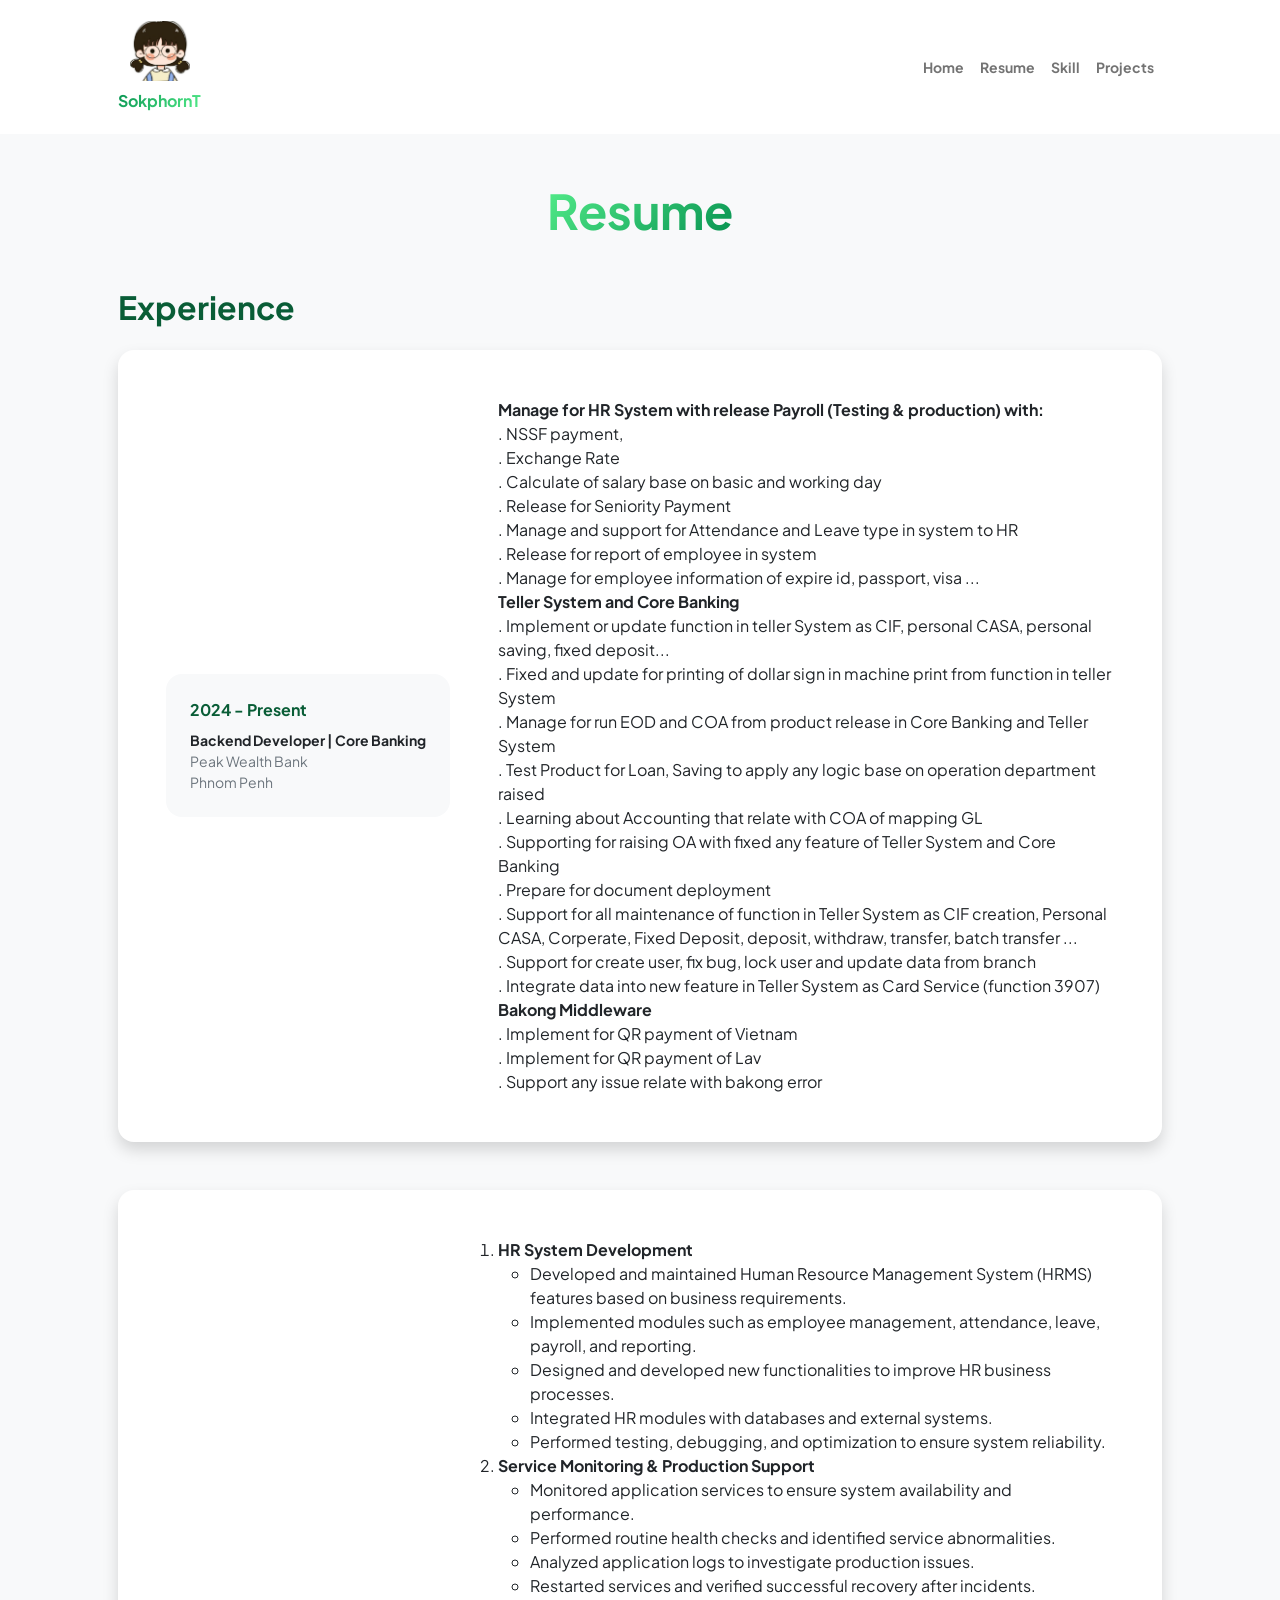
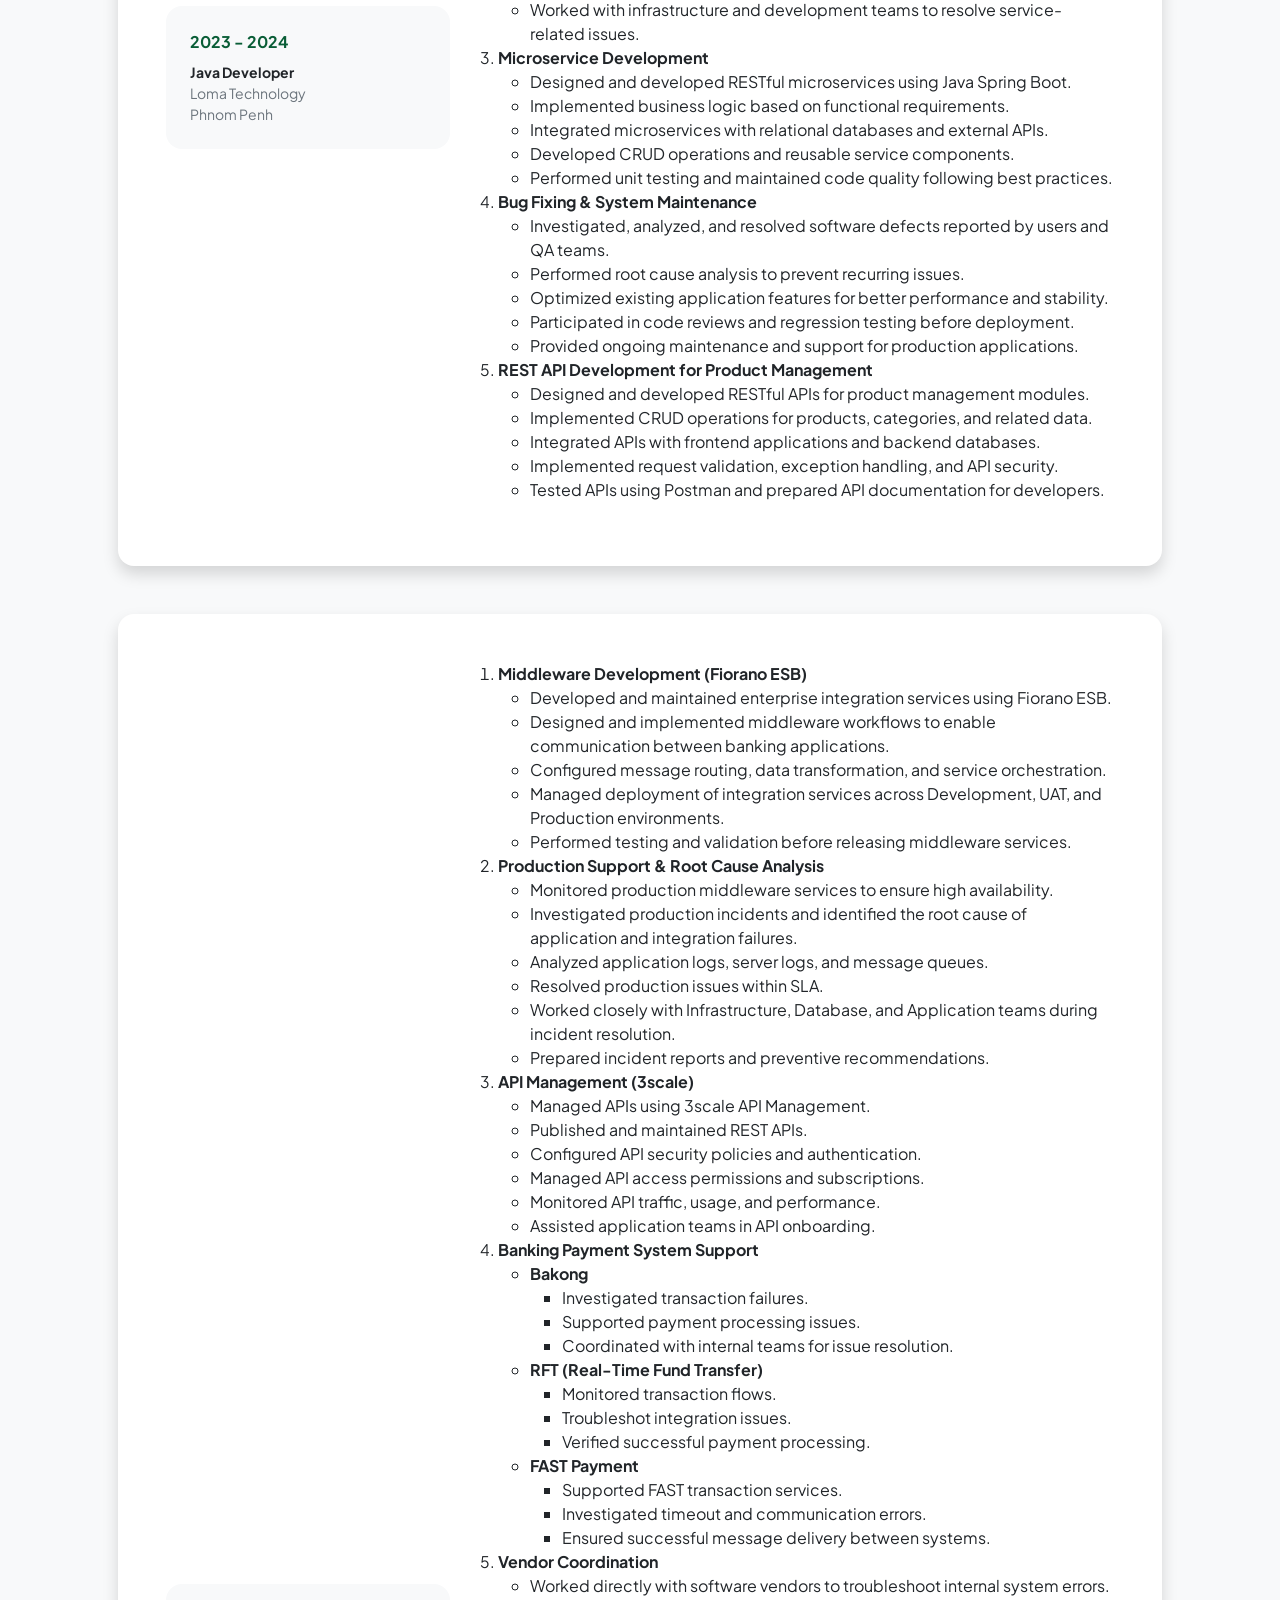
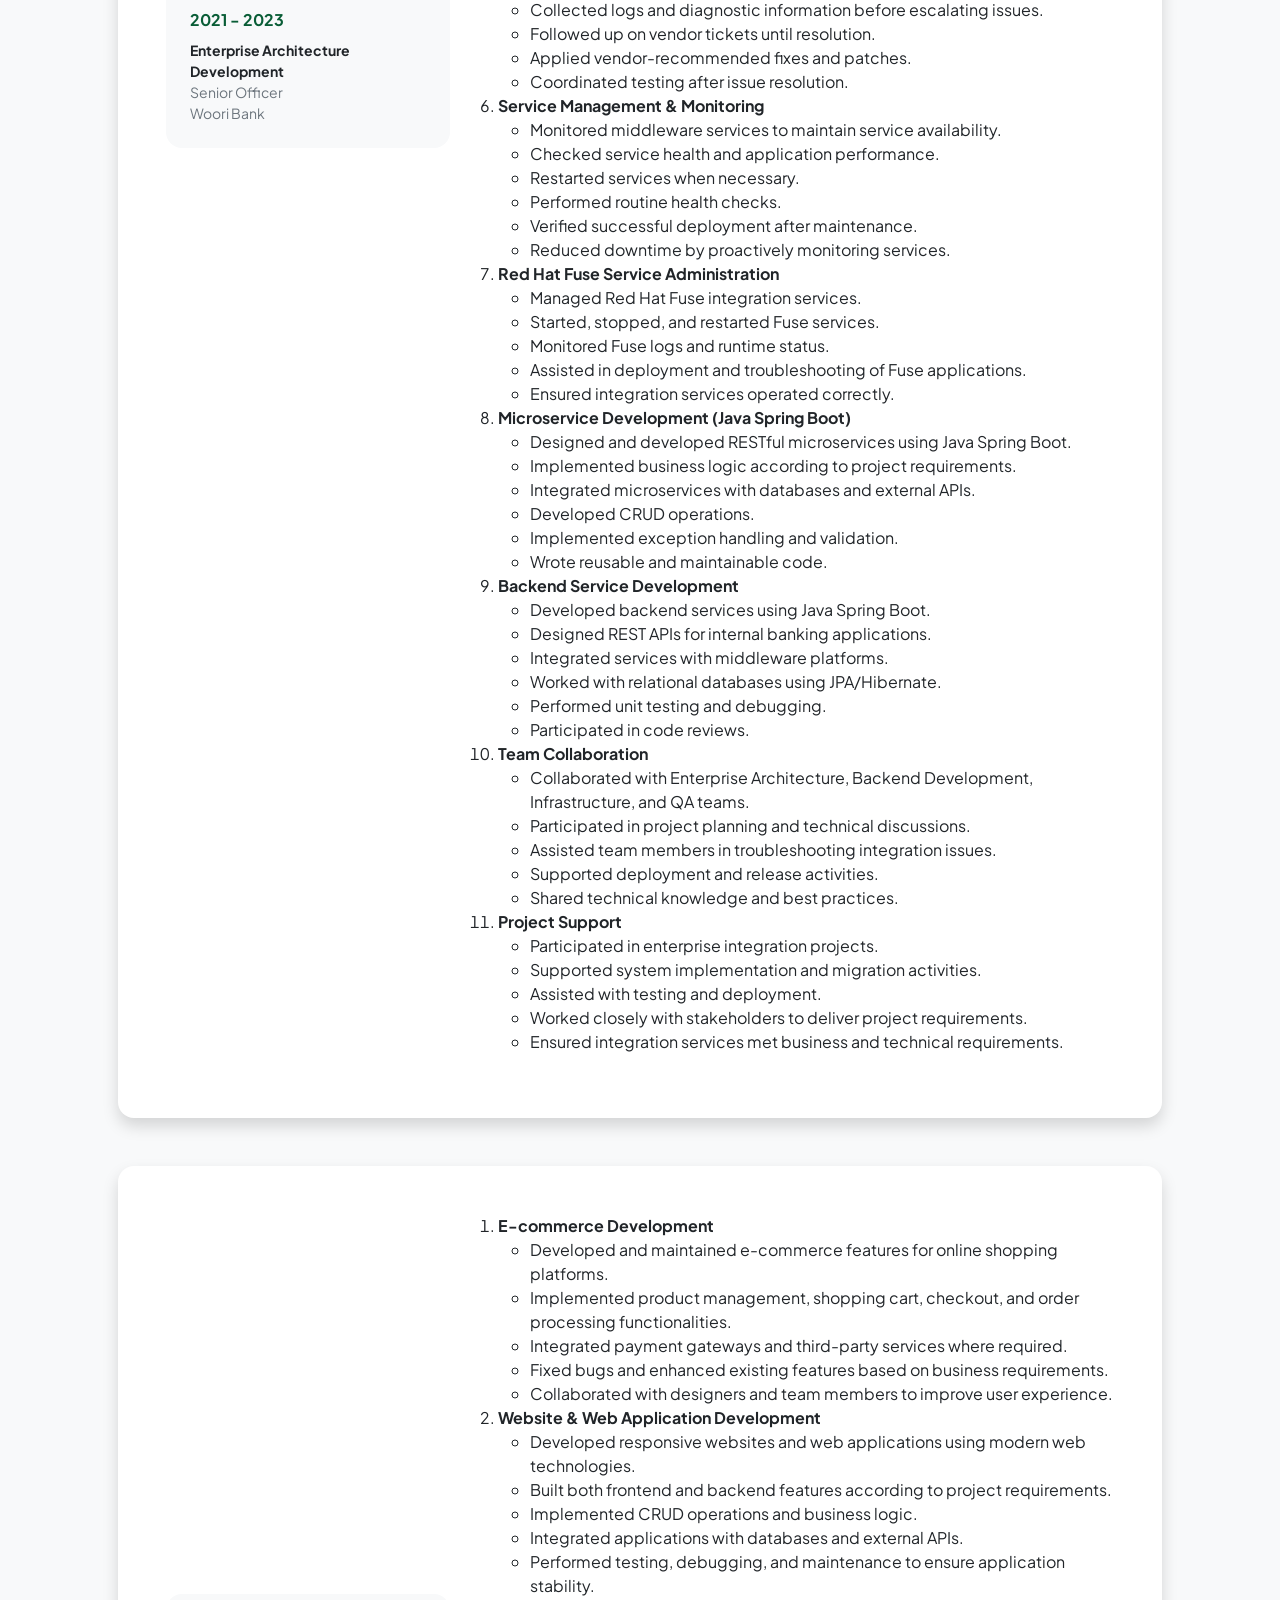
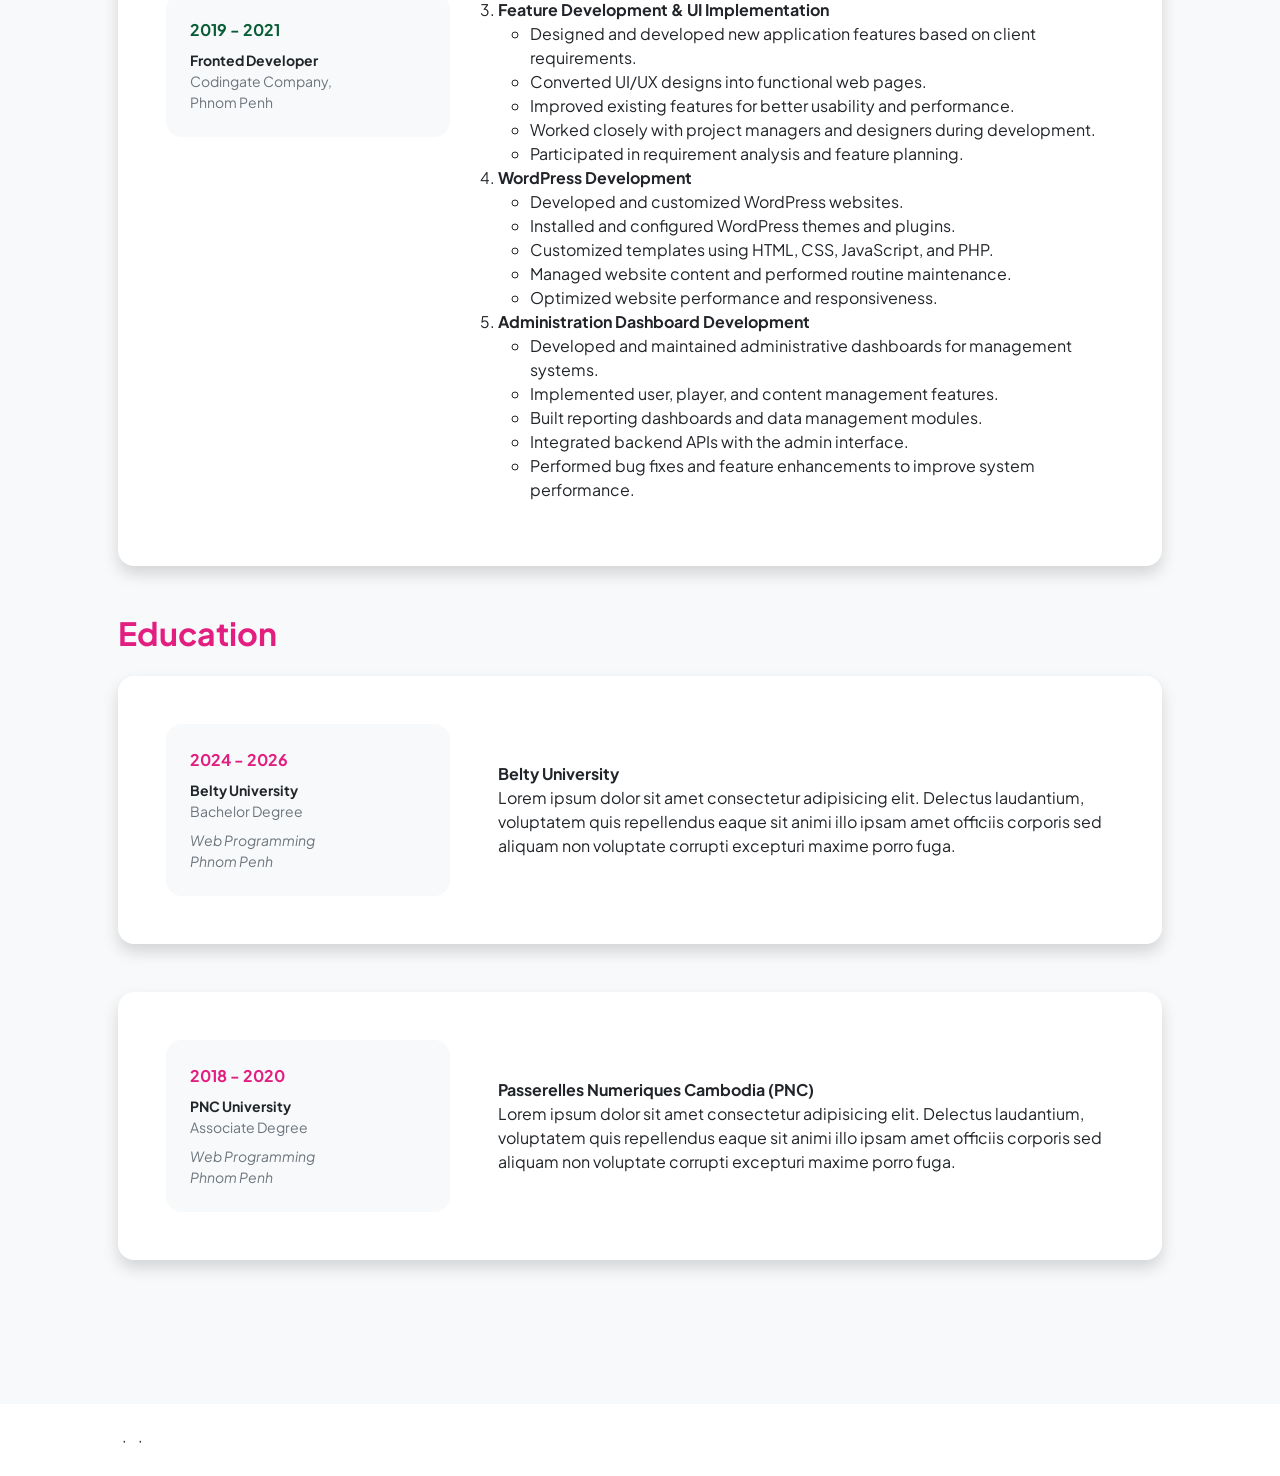
==== resume.html @ 063fb477 "remove folder" ====
<!DOCTYPE html>
<html lang="en">
    <head>
        <meta charset="utf-8" />
        <meta name="viewport" content="width=device-width, initial-scale=1, shrink-to-fit=no" />
        <meta name="description" content="" />
        <meta name="author" content="" />
        <title>Sokphorn's Resume</title>
        <!-- Favicon-->
        <link rel="icon" type="image/x-icon" href="assets/girl.jpg" />
        <!-- Custom Google font-->
        <link rel="preconnect" href="https://fonts.googleapis.com" />
        <link rel="preconnect" href="https://fonts.gstatic.com" crossorigin />
        <link href="https://fonts.googleapis.com/css2?family=Plus+Jakarta+Sans:wght@100;200;300;400;500;600;700;800;900&amp;display=swap" rel="stylesheet" />
        <!-- Bootstrap icons-->
        <link href="https://cdn.jsdelivr.net/npm/bootstrap-icons@1.8.1/font/bootstrap-icons.css" rel="stylesheet" />
        <!-- Core theme CSS (includes Bootstrap)-->
        <link href="css/styles.css" rel="stylesheet" />
    </head>
    <body class="d-flex flex-column h-100 bg-light">
        <main class="flex-shrink-0">
            <!-- Navigation-->
            <nav class="navbar navbar-expand-lg navbar-light bg-white py-3">
                <div class="container px-5">
                    <!-- <a class="navbar-brand" href="index.html"><span class="fw-bolder text-primary">SokphornT</span></a> -->
                     <a class="navbar-brand logo" href="index.html">
                        <img class="profile-imgs" src="assets/girl_sk_1.png" alt="SokphornT">
                        <span class="logo-text">SokphornT</span>
                    </a>
                    <button class="navbar-toggler" type="button" data-bs-toggle="collapse" data-bs-target="#navbarSupportedContent" aria-controls="navbarSupportedContent" aria-expanded="false" aria-label="Toggle navigation"><span class="navbar-toggler-icon"></span></button>
                    <div class="collapse navbar-collapse" id="navbarSupportedContent">
                        <ul class="navbar-nav ms-auto mb-2 mb-lg-0 small fw-bolder">
                            <li class="nav-item"><a class="nav-link" href="index.html">Home</a></li>
                            <li class="nav-item"><a class="nav-link" href="resume.html">Resume</a></li>
                            <li class="nav-item"><a class="nav-link" href="contact.html">Skill</a></li>
                            <li class="nav-item"><a class="nav-link" href="projects.html">Projects</a></li>
                        </ul>
                    </div>
                </div>
            </nav>
            <!-- Page Content-->
            <div class="container px-5 my-5">
                <div class="text-center mb-5">
                    <h1 class="display-5 fw-bolder mb-0"><span class="text-gradient d-inline">Resume</span></h1>
                </div>
                <div class="row gx-5 justify-content-center">
                    <!-- <div class="col-lg-11 col-xl-9 col-xxl-8"> -->
                        <div class="col-12">
                        <!-- Experience Section-->
                        <section>
                            <div class="d-flex align-items-center justify-content-between mb-4">
                                <h2 class="text-primary fw-bolder mb-0">Experience</h2>
                                <!-- Download resume button-->
                                <!-- Note: Set the link href target to a PDF file within your project-->
                                <!-- <a class="btn btn-primary px-4 py-3" href="#!">
                                    <div class="d-inline-block bi bi-download me-2"></div>
                                    Download Resume
                                </a> -->
                            </div>

                                 <!-- Experience PWB-->
                            <div class="card shadow border-0 rounded-4 mb-5">
                                <div class="card-body p-5">
                                    <div class="row align-items-center gx-5">
                                        <div class="col text-center text-lg-start mb-4 mb-lg-0">
                                            <div class="bg-light p-4 rounded-4">
                                                  <div class="text-primary fw-bolder mb-2">2024 - Present</div>
                                                <div class="small fw-bolder">Backend Developer | Core Banking</div>
                                                <div class="small text-muted">Peak Wealth Bank</div>
                                                <div class="small text-muted">Phnom Penh</div>
                                            </div>
                                        </div>
                                        <div class="col-lg-8"> 
                                             <div class="row">
                                                <div class="fw-bolder">Manage for HR System with release Payroll (Testing & production) with: </div>
                                                <div>. NSSF payment,</div>
                                                <div>. Exchange Rate</div>
                                                <div>. Calculate of salary base on basic and working day</div>
                                                <div>. Release for Seniority Payment</div>
                                                <div>. Manage and support for Attendance and Leave type in system to HR</div>
                                                <div>. Release for report of employee in system</div>
                                                <div>. Manage for employee information of expire id, passport, visa ...</div>
                                                <div class="fw-bolder">Teller System and Core Banking</div>
                                                <div>. Implement or update function in teller System as CIF, personal CASA, personal saving, fixed deposit...</div>
                                                <div>. Fixed and update for printing of dollar sign in machine print from function in teller System</div>
                                                <div>. Manage for run EOD and COA from product release in Core Banking and Teller System</div>
                                                <div>. Test Product for Loan, Saving to apply any logic base on operation department raised </div>
                                                <div>. Learning about Accounting that relate with COA of mapping GL</div>
                                                <div>. Supporting for raising OA with fixed any feature of Teller System and Core Banking</div>
                                                <div>. Prepare for document deployment</div>
                                                <div>. Support for all maintenance of function in Teller System as CIF creation, Personal CASA, Corperate, Fixed Deposit, deposit, withdraw, transfer, batch transfer ...</div>
                                                <div>. Support for create user, fix bug, lock user and update data from branch</div>
                                                <div>. Integrate data into new feature in Teller System as Card Service (function 3907)</div>
                                               <div class="fw-bolder">Bakong Middleware</div>
                                              <div>. Implement for QR payment of Vietnam</div>
                                              <div>. Implement for QR payment of Lav</div>
                                               <div>. Support any issue relate with bakong error</div>
                                            </div>
                                        </div>
                                    </div>
                                </div>
                            </div>

                             <!-- Experience Loma-->
                            <div class="card shadow border-0 rounded-4 mb-5">
                                <div class="card-body p-5">
                                    <div class="row align-items-center gx-5">
                                        <div class="col text-center text-lg-start mb-4 mb-lg-0">
                                            <div class="bg-light p-4 rounded-4">
                                                <div class="text-primary fw-bolder mb-2">2023 - 2024</div>
                                                <div class="small fw-bolder">Java Developer</div>
                                                <div class="small text-muted">Loma Technology</div>
                                                <div class="small text-muted">Phnom Penh</div>
                                            </div>
                                        </div>
                                        <div class="col-lg-8">  <div class="row">
                                                <!-- <div>. Develop on HR System</div>
                                                <div>. Monitoring service</div>
                                                <div>. Develop service of microservice</div>
                                                <div>. Fix bug on project</div>
                                                <div>. REST APIs for product management</div> -->

                                                <ol>

    <li>
        <strong>HR System Development</strong>
        <ul>
            <li>Developed and maintained Human Resource Management System (HRMS) features based on business requirements.</li>
            <li>Implemented modules such as employee management, attendance, leave, payroll, and reporting.</li>
            <li>Designed and developed new functionalities to improve HR business processes.</li>
            <li>Integrated HR modules with databases and external systems.</li>
            <li>Performed testing, debugging, and optimization to ensure system reliability.</li>
        </ul>
    </li>

    <li>
        <strong>Service Monitoring & Production Support</strong>
        <ul>
            <li>Monitored application services to ensure system availability and performance.</li>
            <li>Performed routine health checks and identified service abnormalities.</li>
            <li>Analyzed application logs to investigate production issues.</li>
            <li>Restarted services and verified successful recovery after incidents.</li>
            <li>Worked with infrastructure and development teams to resolve service-related issues.</li>
        </ul>
    </li>

    <li>
        <strong>Microservice Development</strong>
        <ul>
            <li>Designed and developed RESTful microservices using Java Spring Boot.</li>
            <li>Implemented business logic based on functional requirements.</li>
            <li>Integrated microservices with relational databases and external APIs.</li>
            <li>Developed CRUD operations and reusable service components.</li>
            <li>Performed unit testing and maintained code quality following best practices.</li>
        </ul>
    </li>

    <li>
        <strong>Bug Fixing & System Maintenance</strong>
        <ul>
            <li>Investigated, analyzed, and resolved software defects reported by users and QA teams.</li>
            <li>Performed root cause analysis to prevent recurring issues.</li>
            <li>Optimized existing application features for better performance and stability.</li>
            <li>Participated in code reviews and regression testing before deployment.</li>
            <li>Provided ongoing maintenance and support for production applications.</li>
        </ul>
    </li>

    <li>
        <strong>REST API Development for Product Management</strong>
        <ul>
            <li>Designed and developed RESTful APIs for product management modules.</li>
            <li>Implemented CRUD operations for products, categories, and related data.</li>
            <li>Integrated APIs with frontend applications and backend databases.</li>
            <li>Implemented request validation, exception handling, and API security.</li>
            <li>Tested APIs using Postman and prepared API documentation for developers.</li>
        </ul>
    </li>

</ol>


                                            </div>
                                        </div>
                                    </div>
                                </div>
                            </div>
                            <!-- Experience Woori-->
                            <div class="card shadow border-0 rounded-4 mb-5">
                                <div class="card-body p-5">
                                    <div class="row align-items-center gx-5">
                                        <div class="col text-center text-lg-start mb-4 mb-lg-0">
                                            <div class="bg-light p-4 rounded-4">
                                                  <div class="text-primary fw-bolder mb-2">2021 - 2023</div>
                                                <div class="small fw-bolder">Enterprise Architecture Development</div>
                                                <div class="small text-muted">Senior Officer</div>
                                                <div class="small text-muted">Woori Bank</div>
                                            </div>
                                        </div>
                                        <div class="col-lg-8">  <div class="row">
                                                <!-- <div>. Work on middleware architecture using Fiorano software (Responsible for developing and maintaining)</div>
                                                <div>. Work on production issue and identify the Root Cause resolve the issue with technical support</div>
                                                <div>. Work on API management using 3scale</div>
                                                <div>. Support on dispute case of Bakong, RFT and FAST</div>
                                                <div>. Seek support from vender for assistance with the internal service error</div>
                                                <div>. Manage services and monitor their performance</div>
                                                <div>. Manage on fuse service</div>
                                                <div>. Support team and join project</div>
                                                <div>. Build microservice using with java spring boot</div>
                                                <div>. Develop on service using java spring boot</div>
                                                <div>. Seek support from vender for assistance with the internal service error</div>
                                                <div>. Seek support from vender for assistance with the internal service error</div> -->
                                
                
                                               
                                               
                                
                                              <ol >


    <li>
        <strong>Middleware Development (Fiorano ESB)</strong>
        <ul>
            <li>Developed and maintained enterprise integration services using Fiorano ESB.</li>
            <li>Designed and implemented middleware workflows to enable communication between banking applications.</li>
            <li>Configured message routing, data transformation, and service orchestration.</li>
            <li>Managed deployment of integration services across Development, UAT, and Production environments.</li>
            <li>Performed testing and validation before releasing middleware services.</li>
        </ul>
    </li>

    <li>
        <strong>Production Support &amp; Root Cause Analysis</strong>
        <ul>
            <li>Monitored production middleware services to ensure high availability.</li>
            <li>Investigated production incidents and identified the root cause of application and integration failures.</li>
            <li>Analyzed application logs, server logs, and message queues.</li>
            <li>Resolved production issues within SLA.</li>
            <li>Worked closely with Infrastructure, Database, and Application teams during incident resolution.</li>
            <li>Prepared incident reports and preventive recommendations.</li>
        </ul>
    </li>

    <li>
        <strong>API Management (3scale)</strong>
        <ul>
            <li>Managed APIs using 3scale API Management.</li>
            <li>Published and maintained REST APIs.</li>
            <li>Configured API security policies and authentication.</li>
            <li>Managed API access permissions and subscriptions.</li>
            <li>Monitored API traffic, usage, and performance.</li>
            <li>Assisted application teams in API onboarding.</li>
        </ul>
    </li>

    <li>
        <strong>Banking Payment System Support</strong>
        <ul>
            <li><strong>Bakong</strong>
                <ul>
                    <li>Investigated transaction failures.</li>
                    <li>Supported payment processing issues.</li>
                    <li>Coordinated with internal teams for issue resolution.</li>
                </ul>
            </li>

            <li><strong>RFT (Real-Time Fund Transfer)</strong>
                <ul>
                    <li>Monitored transaction flows.</li>
                    <li>Troubleshot integration issues.</li>
                    <li>Verified successful payment processing.</li>
                </ul>
            </li>

            <li><strong>FAST Payment</strong>
                <ul>
                    <li>Supported FAST transaction services.</li>
                    <li>Investigated timeout and communication errors.</li>
                    <li>Ensured successful message delivery between systems.</li>
                </ul>
            </li>
        </ul>
    </li>

    <li>
        <strong>Vendor Coordination</strong>
        <ul>
            <li>Worked directly with software vendors to troubleshoot internal system errors.</li>
            <li>Collected logs and diagnostic information before escalating issues.</li>
            <li>Followed up on vendor tickets until resolution.</li>
            <li>Applied vendor-recommended fixes and patches.</li>
            <li>Coordinated testing after issue resolution.</li>
        </ul>
    </li>

    <li>
        <strong>Service Management &amp; Monitoring</strong>
        <ul>
            <li>Monitored middleware services to maintain service availability.</li>
            <li>Checked service health and application performance.</li>
            <li>Restarted services when necessary.</li>
            <li>Performed routine health checks.</li>
            <li>Verified successful deployment after maintenance.</li>
            <li>Reduced downtime by proactively monitoring services.</li>
        </ul>
    </li>

    <li>
        <strong>Red Hat Fuse Service Administration</strong>
        <ul>
            <li>Managed Red Hat Fuse integration services.</li>
            <li>Started, stopped, and restarted Fuse services.</li>
            <li>Monitored Fuse logs and runtime status.</li>
            <li>Assisted in deployment and troubleshooting of Fuse applications.</li>
            <li>Ensured integration services operated correctly.</li>
        </ul>
    </li>

    <li>
        <strong>Microservice Development (Java Spring Boot)</strong>
        <ul>
            <li>Designed and developed RESTful microservices using Java Spring Boot.</li>
            <li>Implemented business logic according to project requirements.</li>
            <li>Integrated microservices with databases and external APIs.</li>
            <li>Developed CRUD operations.</li>
            <li>Implemented exception handling and validation.</li>
            <li>Wrote reusable and maintainable code.</li>
        </ul>
    </li>

    <li>
        <strong>Backend Service Development</strong>
        <ul>
            <li>Developed backend services using Java Spring Boot.</li>
            <li>Designed REST APIs for internal banking applications.</li>
            <li>Integrated services with middleware platforms.</li>
            <li>Worked with relational databases using JPA/Hibernate.</li>
            <li>Performed unit testing and debugging.</li>
            <li>Participated in code reviews.</li>
        </ul>
    </li>

    <li>
        <strong>Team Collaboration</strong>
        <ul>
            <li>Collaborated with Enterprise Architecture, Backend Development, Infrastructure, and QA teams.</li>
            <li>Participated in project planning and technical discussions.</li>
            <li>Assisted team members in troubleshooting integration issues.</li>
            <li>Supported deployment and release activities.</li>
            <li>Shared technical knowledge and best practices.</li>
        </ul>
    </li>

    <li>
        <strong>Project Support</strong>
        <ul>
            <li>Participated in enterprise integration projects.</li>
            <li>Supported system implementation and migration activities.</li>
            <li>Assisted with testing and deployment.</li>
            <li>Worked closely with stakeholders to deliver project requirements.</li>
            <li>Ensured integration services met business and technical requirements.</li>
        </ul>
    </li>

</ol>


                                            </div>
                                        </div>
                                    </div>
                                </div>
                            </div>
                            <!-- Experience Codingate-->
                            <div class="card shadow border-0 rounded-4 mb-5">
                                <div class="card-body p-5">
                                    <div class="row align-items-center gx-5">
                                        <div class="col text-center text-lg-start mb-4 mb-lg-0">
                                            <div class="bg-light p-4 rounded-4">
                                                <div class="text-primary fw-bolder mb-2">2019 - 2021</div>
                                                <div class="small fw-bolder">Fronted Developer</div>
                                                <div class="small text-muted">Codingate Company,</div>
                                                <div class="small text-muted">Phnom Penh</div>
                                            </div>
                                        </div>
                                        <div class="col-lg-8">
                                            <!-- <div>with starter of career I have commit for</div> -->
                                            <div class="row">
                                                <!-- <div>. Developed on Ecommerce feature</div>
                                                <div>. Developed on website and web application</div>
                                                <div>. Develop on feature and design</div>
                                                <div>. Work on WordPress</div>
                                                <div>. Develop on admin dashboard of game</div> -->

                                                <ol>

    <li>
        <strong>E-commerce Development</strong>
        <ul>
            <li>Developed and maintained e-commerce features for online shopping platforms.</li>
            <li>Implemented product management, shopping cart, checkout, and order processing functionalities.</li>
            <li>Integrated payment gateways and third-party services where required.</li>
            <li>Fixed bugs and enhanced existing features based on business requirements.</li>
            <li>Collaborated with designers and team members to improve user experience.</li>
        </ul>
    </li>

    <li>
        <strong>Website & Web Application Development</strong>
        <ul>
            <li>Developed responsive websites and web applications using modern web technologies.</li>
            <li>Built both frontend and backend features according to project requirements.</li>
            <li>Implemented CRUD operations and business logic.</li>
            <li>Integrated applications with databases and external APIs.</li>
            <li>Performed testing, debugging, and maintenance to ensure application stability.</li>
        </ul>
    </li>

    <li>
        <strong>Feature Development & UI Implementation</strong>
        <ul>
            <li>Designed and developed new application features based on client requirements.</li>
            <li>Converted UI/UX designs into functional web pages.</li>
            <li>Improved existing features for better usability and performance.</li>
            <li>Worked closely with project managers and designers during development.</li>
            <li>Participated in requirement analysis and feature planning.</li>
        </ul>
    </li>

    <li>
        <strong>WordPress Development</strong>
        <ul>
            <li>Developed and customized WordPress websites.</li>
            <li>Installed and configured WordPress themes and plugins.</li>
            <li>Customized templates using HTML, CSS, JavaScript, and PHP.</li>
            <li>Managed website content and performed routine maintenance.</li>
            <li>Optimized website performance and responsiveness.</li>
        </ul>
    </li>

    <li>
        <strong>Administration Dashboard Development</strong>
        <ul>
            <li>Developed and maintained administrative dashboards for management systems.</li>
            <li>Implemented user, player, and content management features.</li>
            <li>Built reporting dashboards and data management modules.</li>
            <li>Integrated backend APIs with the admin interface.</li>
            <li>Performed bug fixes and feature enhancements to improve system performance.</li>
        </ul>
    </li>

</ol>

                                            </div>
                                        </div>
                                    </div>
                                </div>
                            </div>
                        </section>
                        <!-- Education Section-->
                        <section>
                            <h2 class="text-secondary fw-bolder mb-4">Education</h2>
                            <!-- Education Card 1-->
                            <div class="card shadow border-0 rounded-4 mb-5">
                                <div class="card-body p-5">
                                    <div class="row align-items-center gx-5">
                                        <div class="col text-center text-lg-start mb-4 mb-lg-0">
                                            <div class="bg-light p-4 rounded-4">
                                                <div class="text-secondary fw-bolder mb-2">2024 - 2026</div>
                                                <div class="mb-2">
                                                    <div class="small fw-bolder">Belty University</div>
                                                    <div class="small text-muted">Bachelor Degree</div>
                                                </div>
                                                <div class="fst-italic">
                                                     <div class="small text-muted">Web Programming</div>
                                                    <div class="small text-muted">Phnom Penh</div>
                                                </div>
                                            </div>
                                        </div>
                                        <div class="col-lg-8">
                                             <div class="fw-bolder">Belty University</div>
                                            <div>Lorem ipsum dolor sit amet consectetur adipisicing elit. Delectus laudantium, voluptatem quis repellendus eaque sit animi illo ipsam amet officiis corporis sed aliquam non voluptate corrupti excepturi maxime porro fuga.</div></div>
                                    </div>
                                </div>
                            </div>
                            <!-- Education Card 2-->
                            <div class="card shadow border-0 rounded-4 mb-5">
                                <div class="card-body p-5">
                                    <div class="row align-items-center gx-5">
                                        <div class="col text-center text-lg-start mb-4 mb-lg-0">
                                            <div class="bg-light p-4 rounded-4">
                                                <div class="text-secondary fw-bolder mb-2">2018 - 2020</div>
                                                <div class="mb-2">
                                                    <div class="small fw-bolder">PNC University</div>
                                                    <div class="small text-muted">Associate Degree</div>
                                                </div>
                                                <div class="fst-italic">
                                                    <div class="small text-muted">Web Programming</div>
                                                    <div class="small text-muted">Phnom Penh</div>
                                                </div>
                                            </div>
                                        </div>
                                        <div class="col-lg-8">
                                              <div class="fw-bolder">Passerelles Numeriques Cambodia (PNC)</div>
                                            <div>Lorem ipsum dolor sit amet consectetur adipisicing elit. Delectus laudantium, voluptatem quis repellendus eaque sit animi illo ipsam amet officiis corporis sed aliquam non voluptate corrupti excepturi maxime porro fuga.</div>
                                        </div>
                                    </div>
                                </div>
                            </div>
                        </section>
                        <!-- Divider-->
                        <div class="pb-5"></div>
                        <!-- Skills Section-->
                 
                    </div>
                </div>
            </div>
        </main>
        <!-- Footer-->
        <footer class="bg-white py-4 mt-auto">
            <div class="container px-5">
                <div class="row align-items-center justify-content-between flex-column flex-sm-row">
                    <!-- <div class="col-auto"><div class="small m-0">Copyright &copy; Your Website 2023</div></div> -->
                    <div class="col-auto">
                        <!-- <a class="small" href="#!">Privacy</a> -->
                        <span class="mx-1">&middot;</span>
                        <!-- <a class="small" href="#!">Terms</a> -->
                        <span class="mx-1">&middot;</span>
                        <!-- <a class="small" href="#!">Contact</a> -->
                    </div>
                </div>
            </div>
        </footer>
        <!-- Bootstrap core JS-->
        <script src="https://cdn.jsdelivr.net/npm/bootstrap@5.2.3/dist/js/bootstrap.bundle.min.js"></script>
        <!-- Core theme JS-->
        <script src="js/scripts.js"></script>
    </body>
</html>
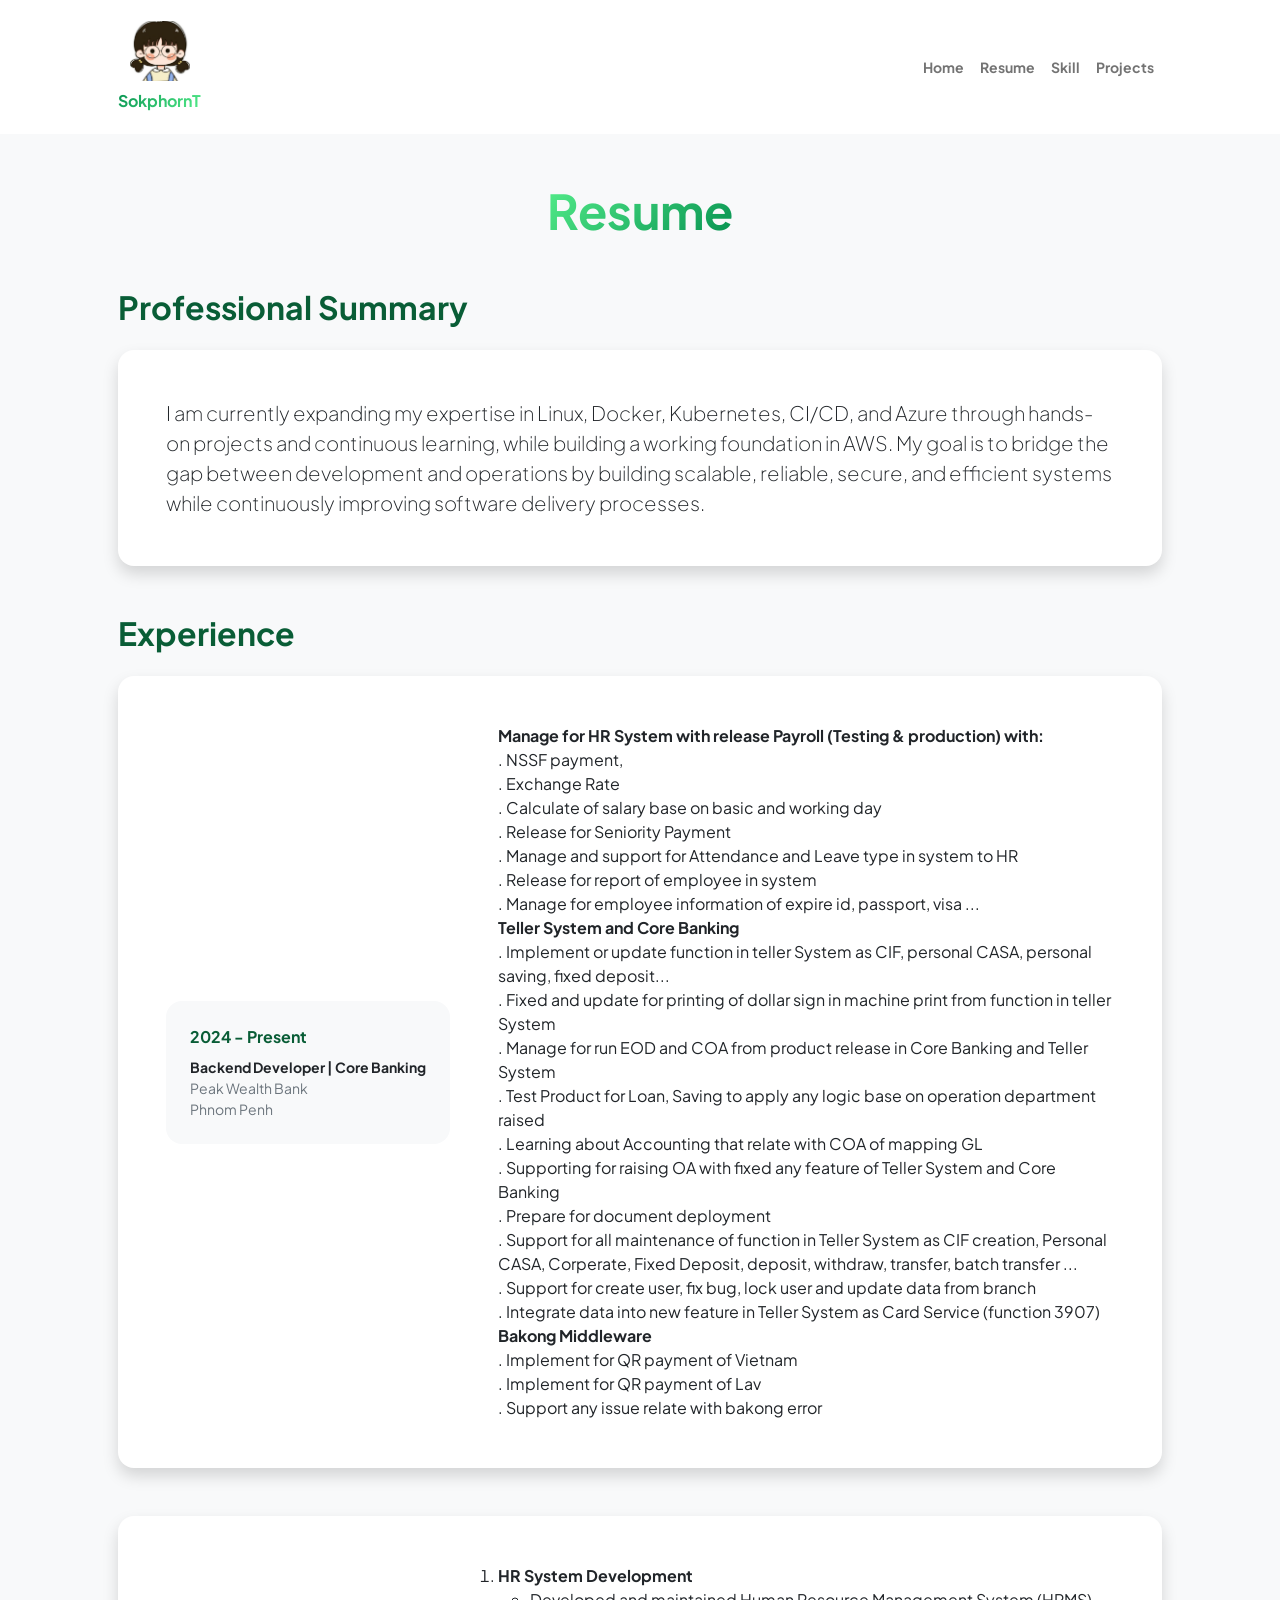
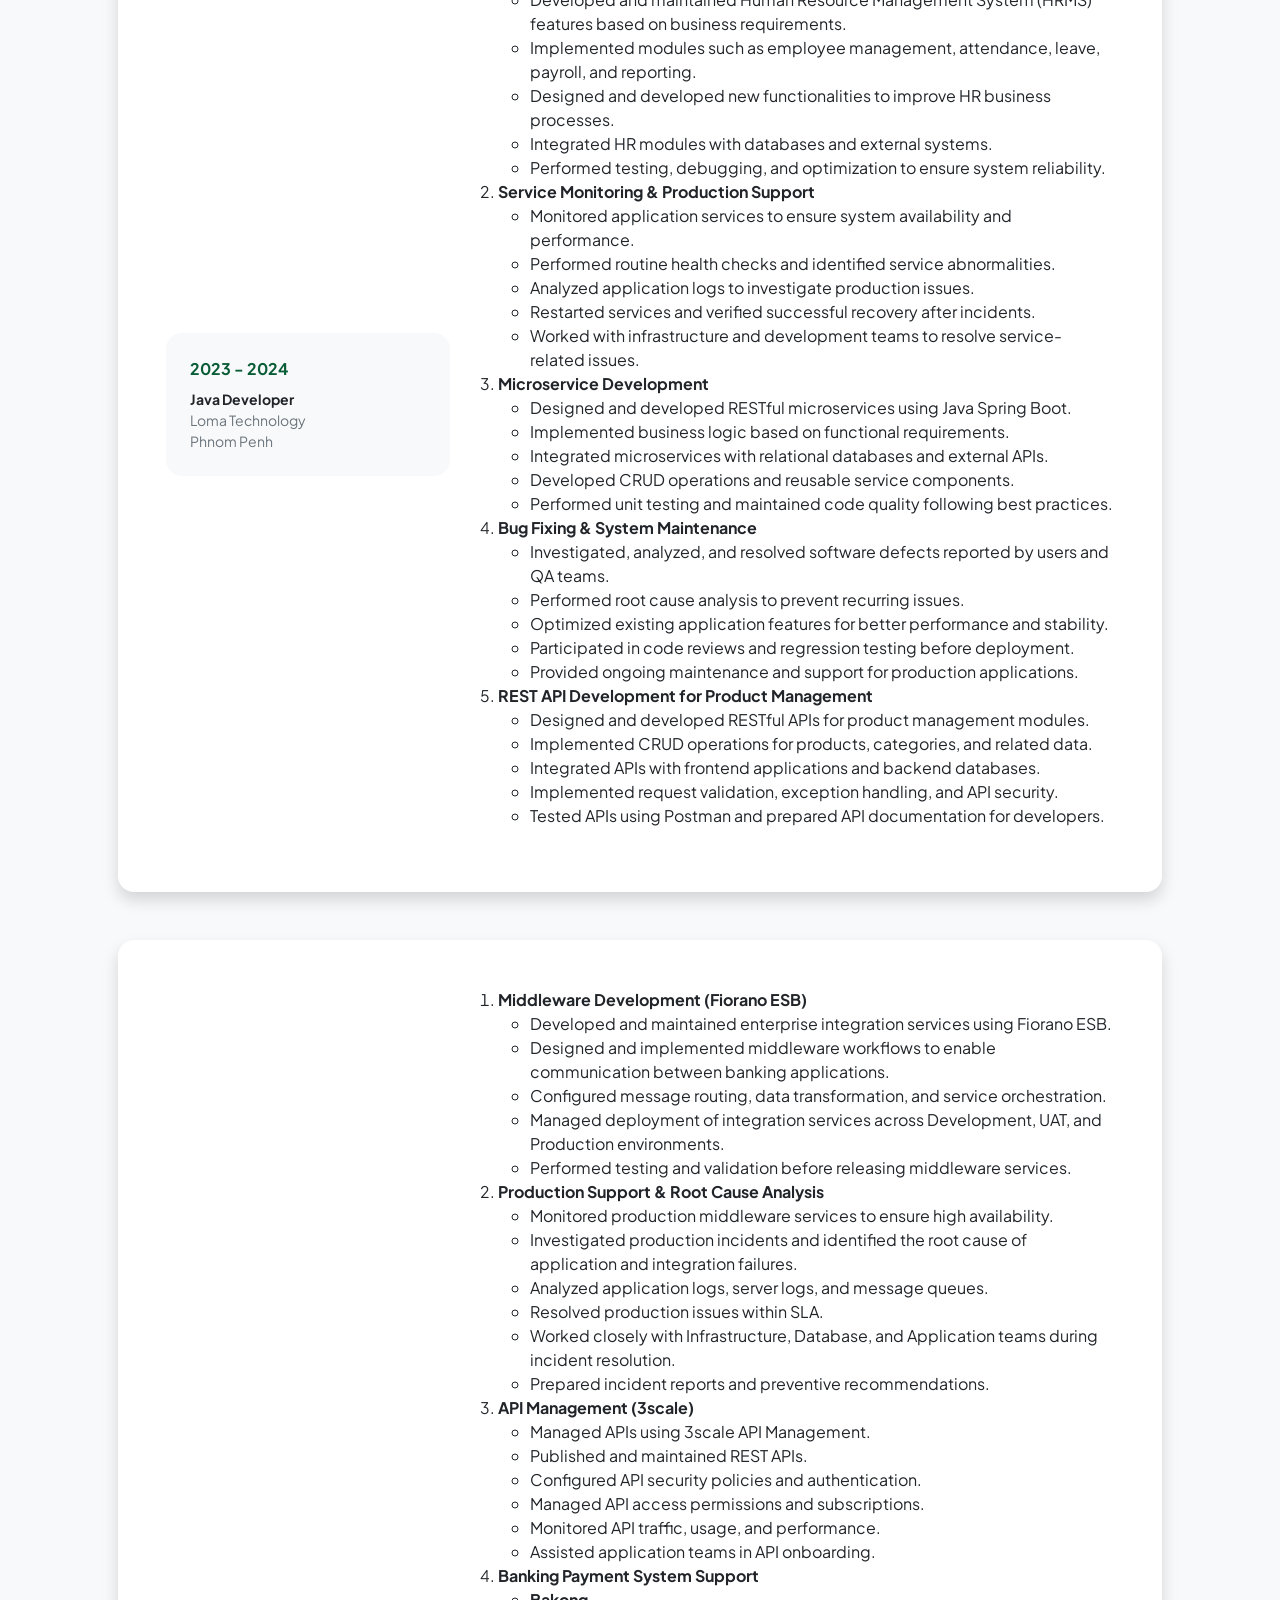
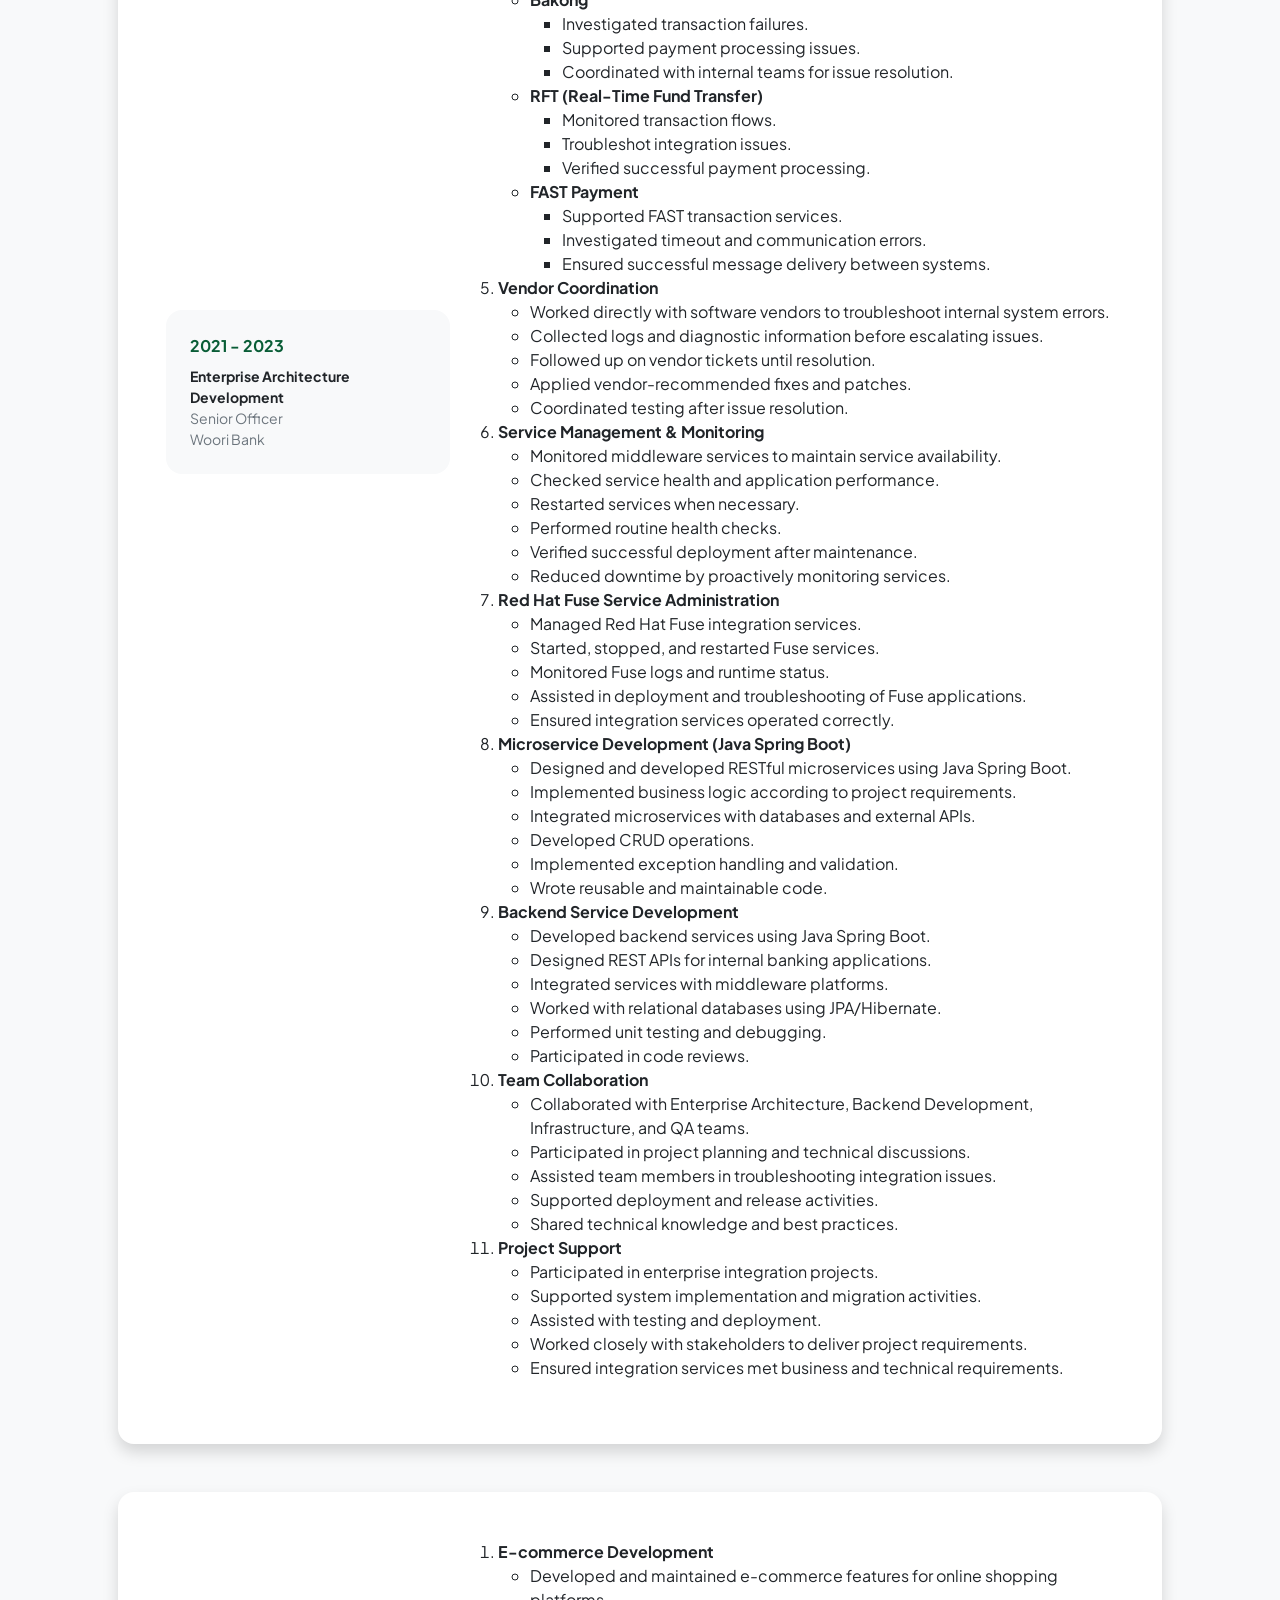
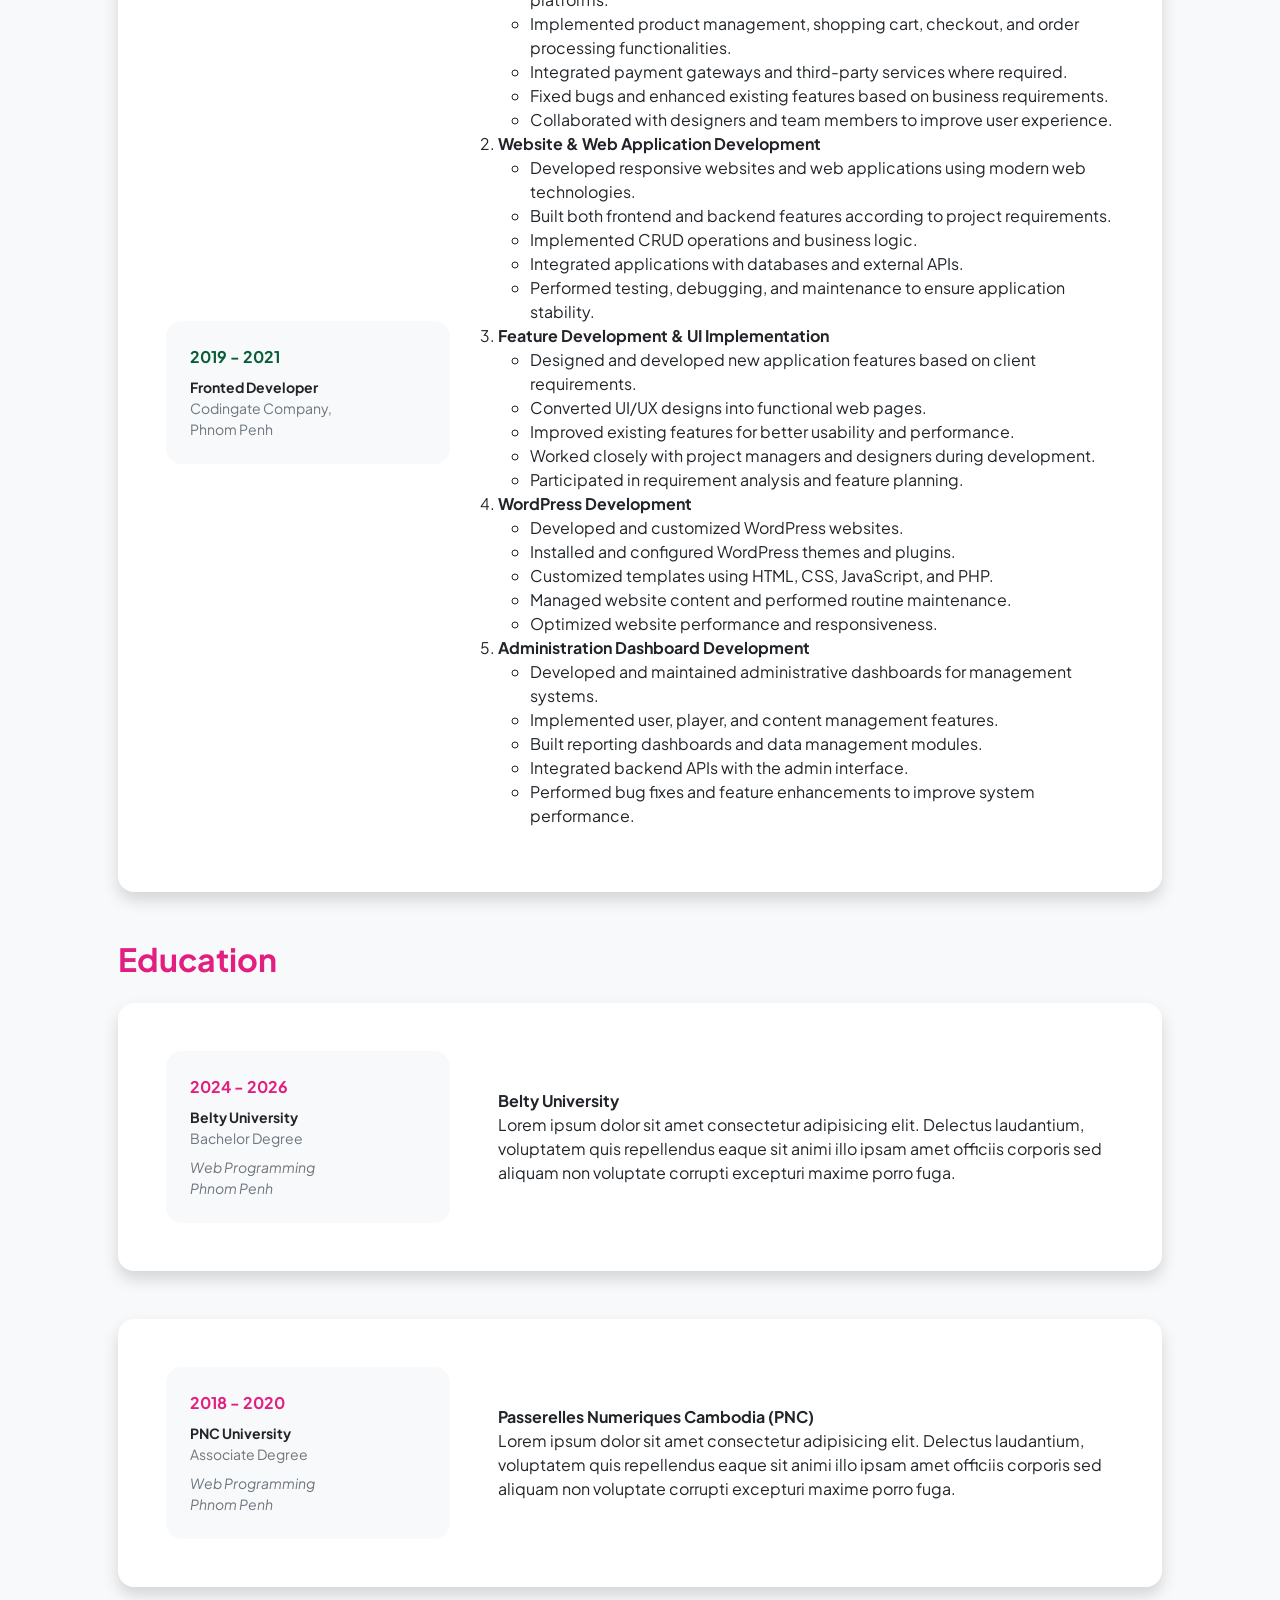
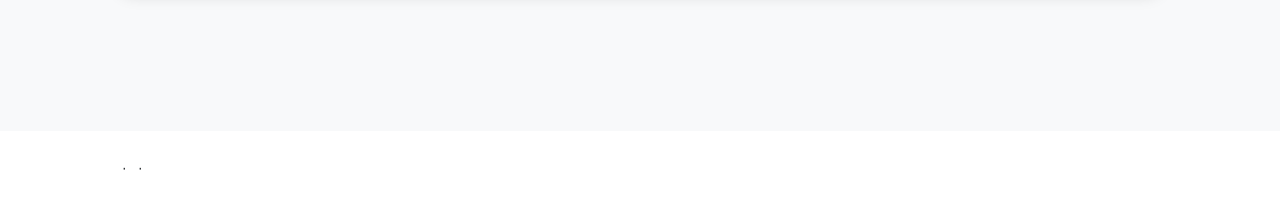
==== commit a04fb28c: "just update for v1" ====
--- a/resume.html
+++ b/resume.html
@@ -46,6 +46,19 @@
                 <div class="row gx-5 justify-content-center">
                     <!-- <div class="col-lg-11 col-xl-9 col-xxl-8"> -->
                         <div class="col-12">
+                        <!-- Professional Summary-->
+                        <section>
+                            <div class="d-flex align-items-center justify-content-between mb-4">
+                                <h2 class="text-primary fw-bolder mb-0">Professional Summary</h2>
+                            </div>
+                            <div class="card shadow border-0 rounded-4 mb-5">
+                                <div class="card-body p-5">
+                                    <p class="lead fw-light mb-0">
+                                        I am currently expanding my expertise in Linux, Docker, Kubernetes, CI/CD, and Azure through hands-on projects and continuous learning, while building a working foundation in AWS. My goal is to bridge the gap between development and operations by building scalable, reliable, secure, and efficient systems while continuously improving software delivery processes.
+                                    </p>
+                                </div>
+                            </div>
+                        </section>
                         <!-- Experience Section-->
                         <section>
                             <div class="d-flex align-items-center justify-content-between mb-4">
